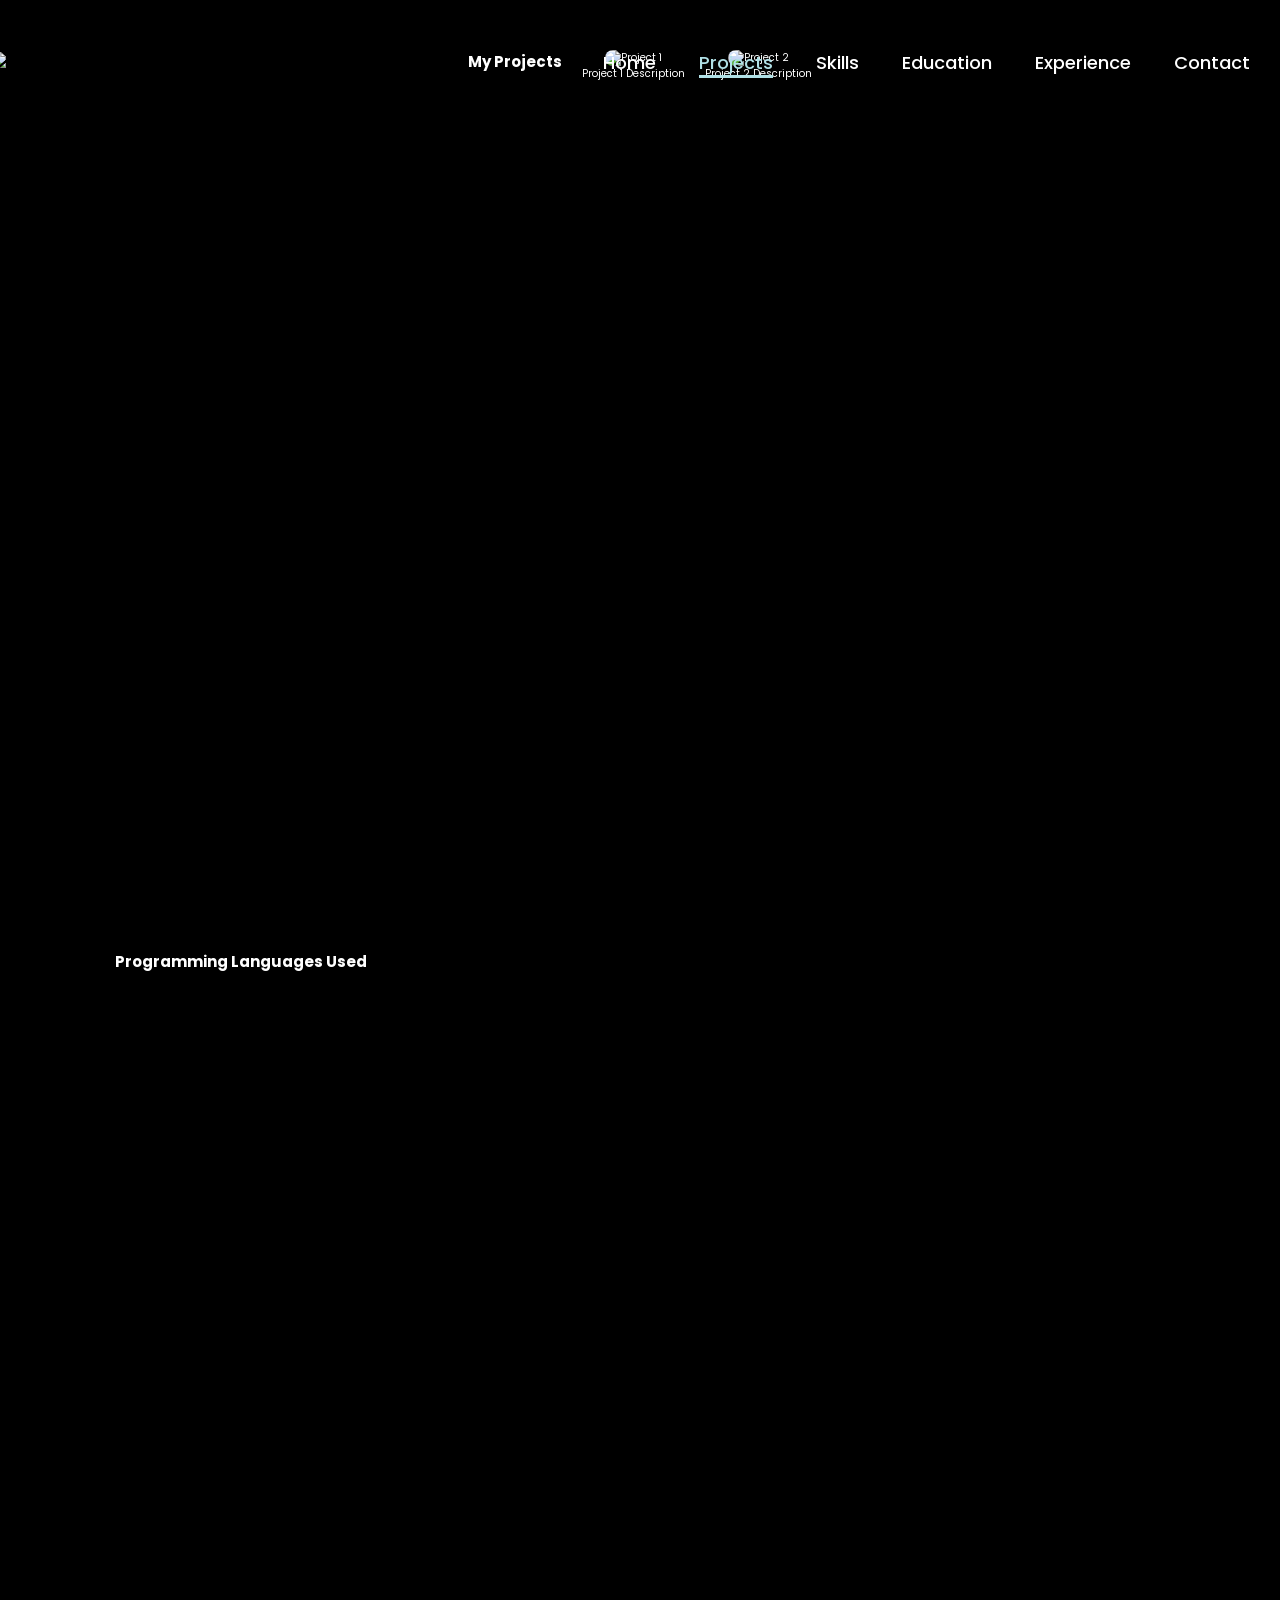
==== projects.html @ 17fee204 "I added the project page" ====
<!DOCTYPE html>
<html lang="en">
<head>
    <meta charset="UTF-8">
    <meta name="viewport" content="width=device-width, initial-scale=1.0">
    <link rel="stylesheet" href="https://cdnjs.cloudflare.com/ajax/libs/font-awesome/6.5.2/css/all.min.css">
    <link rel="stylesheet" href="style.css">
    <title>Projects</title>
</head>
<script src="https://cdn.jsdelivr.net/npm/chart.js"></script>
<body>
    <header>
        <div class="Logo"> <img class="header-img" src="HTSEFIKE.png"></div>
        <nav>
        <a href="index.html">Home</a>
        <a href="#" class="active">Projects</a>
        <a href="#">Skills</a>
        <a href="#">Education</a>
        <a href="#">Experience</a>
        <a href="#">Contact</a>
        </nav>
    </header>
    <section class="projects-gallery">
        <h2>My Projects</h2>
        <div class="project">
            <img src="path-to-project1-image.jpg" alt="Project 1">
            <p>Project 1 Description</p>
        </div>
        <div class="project">
            <img src="path-to-project2-image.jpg" alt="Project 2">
            <p>Project 2 Description</p>
        </div>
    </section>
    <section class="language-graph">
        <h2>Programming Languages Used</h2>
        <canvas id="languageChart"></canvas>
    </section>
    
</body>
<script>
    const ctx = document.getElementById('languageChart').getContext('2d');
    const languageChart = new Chart(ctx, {
        type: 'pie', // You can also use 'bar' or 'doughnut'
        data: {
            labels: ['Python', 'Java', 'HTML', 'CSS', 'JavaScript'], // Update as needed
            datasets: [{
                label: 'Languages',
                data: [30, 25, 20, 15, 10], // Update with your data
                backgroundColor: ['#FF5733', '#33FF57', '#3357FF', '#F3FF33', '#FF33A1']
            }]
        },
        options: {
            responsive: true
        }
    });
</script>

</html>
---- style.css ----
@import url('https://fonts.googleapis.com/css2?family=Poppins:wght@100;200;300;400;500;600&display=swap');

*{margin: 0;
padding: 0;
box-sizing: border-box;
text-decoration: none;
outline: none;
font-family: "Poppins", sans-serif;
}

html{
    font-size: 62.5%;
}

body{
    width: 100%;
    height: 100vh;
    overflow-x: hidden;
    background-color: black;
    color: white;
}

header{
    margin-top: 20px;
    position: fixed;
    top: 20px;
    left: -20px;
    width: 100%;
    padding: 1rem;
    background-color: transparent;
    filter: drop-shadow(10px);
    display: flex;
    justify-content: space-between;
    align-items: center;
    z-index: 100;
    height: 5%;
}
.header-img{
    height:  180px;
}
.logo{
    font-size: 3rem;
    color: #b0e0e6;
    font-weight: 800;
    cursor: pointer;
    transition: 0.5s ease;
}

.logo:hover{
    transform: scale(1,1);
}
nav a{
    font-size: 1.8rem;
    color: white;
    margin-left: 4rem;
    font-weight: 500;
    transition: 0.4s ease;
    border-bottom: 3px solid transparent;
}

nav a:hover,
nav a.active{
    color: #b0e0e6;
    border-bottom: 3px solid #b0e0e6;
}

@media(max-width:995px){
    nav{
        position: absolute;
        display: none;
        top: 0;
        right: 0;
        width: 40%;
        border-left: 3px solid #b0e0e6;
        border-bottom: 3px solid #b0e0e6;
        border-bottom: 0.1rem solid rgba(0,0, 0, 1);
    }
    nav.active{
        display: block;
    }
    nav a{
        display: block;
        font-size: 2rem;
        margin: 3rem 0;
    }
    nav a:hover,
    nav a.active{
        padding: 1rem;
        border-radius: 0.5rem;
        border-bottom: 0.5rem solid #b0e0e6;
    }
}
section{
    min-height: 100vh;
    padding: 5rem 9% 5rem;
}
.home{
    display: flex;
    justify-content: center;
    align-items: center;
    gap: 8rem;
    background-color: black;
}
.home .home-content h1{
    font-size: 6rem;
    font-weight: 700;
    line-height: 1.3;
}

span{color:#b0e0e6;}

.home-content h3{
    font-size: 4rem;
    margin-bottom: 1rem;
    font-weight: 700;
}
.home-content p{
    font-size: 1.6rem;
}
.home-img{
    border-radius: 50%;
}
.home-img img{
    position: relative;
    width: 32vw;
    border-radius: 50%;
    box-shadow: 0 0 25px solid #b0e0e6;
    cursor: pointer;
    transition: 0.2s linear;
}
.home-img img:hover{
    font-size: 1.8rem;
    font-weight: 500;
}
.social-lcons a{
    display: inline-flex;
    justify-content: center;
    align-items: center;
    width: 4rem;
    height: 4rem;
    background-color: transparent;
    border: 0.2rem solid #b0e0e6;
    font-size: 2rem;
    border-radius: 2rem;
    margin: 3rem 1.5rem 3rem 0;
    transition: 0.3s ease;
    color: #b0e0e6;
}
.social-lcons a:hover{
    color: black;
    transform: scale(1.3)translateY(-5px);
    background-color: #b0e0e6;
    box-shadow: 0 0 25px #b0e0e6;
}

.btn{
    display: inline-block;
    padding: 1rem 2.8rem;
    background-color: black;
    border-radius: 4rem;
    font-size: 1.6rem;
    color: #b0e0e6;
    letter-spacing: 0.3rem;
    font-weight: 600;
    border: 2px solid #b0e0e6;
    transition: 0.3s ease;
    cursor: pointer;
}
.btn:hover{
    transform: scale(1.03);
    background-color: #b0e0e6;
    color: black;
    box-shadow: 0 0 25px #b0e0e6;
}

.typing-text{
    font-size: 34px;
    font-weight: 600;
    min-width: 280px;
}
.typing-text span{
    position: relative;
}
.typing-text span::before{
    content: "Software Developer";
    color:#b0e0e6;
    animation: words 20s infinite;
}
.typing-text span::after{
    content: "";
    background-color: black;
    position: absolute;
    width: calc(100%+8px);
    height: 100%;
    border-left: 3px solid black;
    right: -8;
    animation: cursor 0.6s infinite;
}
@keyframes words{
    0%, 20%{
    content: " Software Engineer";
    }
    21%, 40%{
        content: " Developer";
    }
    41%, 60%{
        content: " Photographer";
    }
    61%, 80%{
        content: " Web Developer";
    }
    81%, 100%{
        content: " Tech Tutor";
    }
}
@media(max-width: 100px){
    .home{
        gap:4rem;
    }
}
@media(max-width: 995px){
    .home{
        flex-direction: column;
        margin: 5rem 4rem;
    }
    .home .home-content h3{
        font-size: 2.5rem;
    }
    .home-content h1{
        font-size: 5rem;
    }
    .home-img img{
        width: 70vw;
        margin-top: 4rem;
    }
    
}

.projects-gallery {
    display: flex;
    flex-wrap: wrap;
    gap: 20px;
    justify-content: center;
}
.project {
    text-align: center;
}
.project img {
    max-width: 300px;
    border-radius: 10px;
}
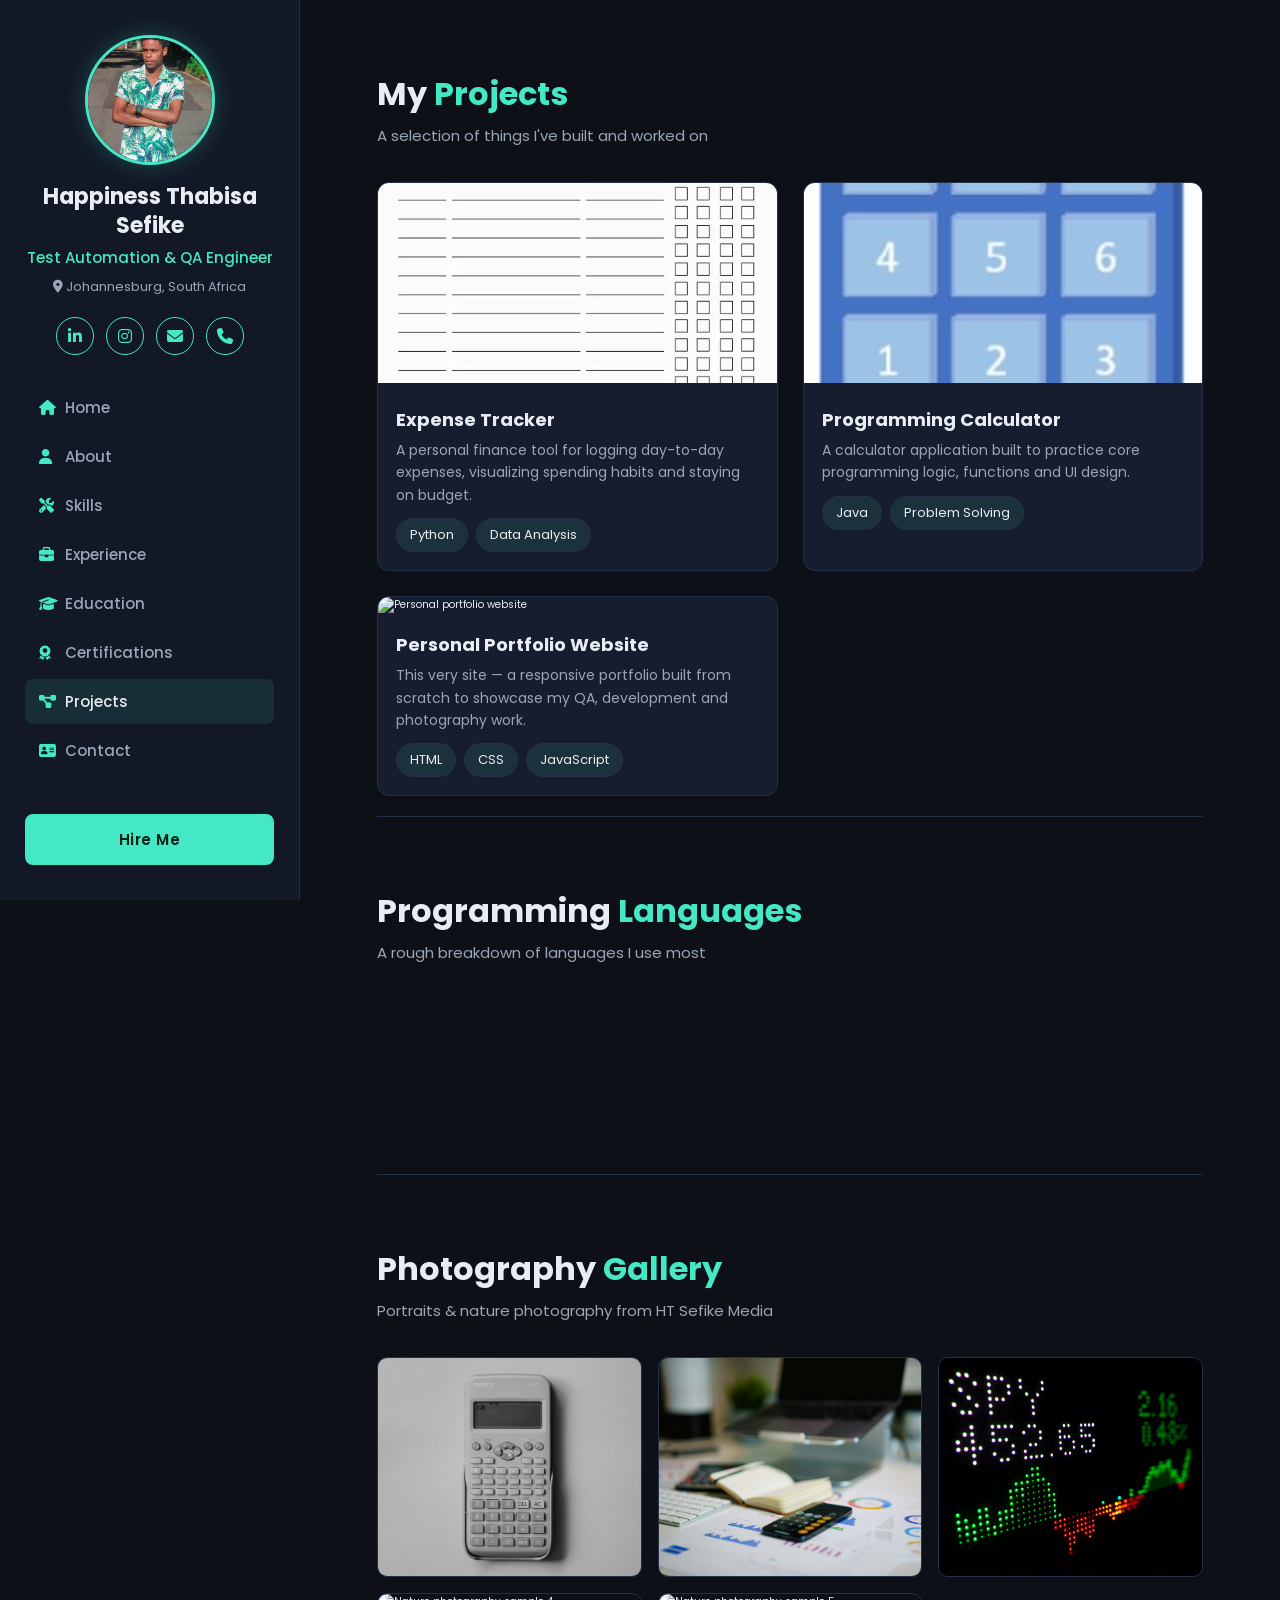
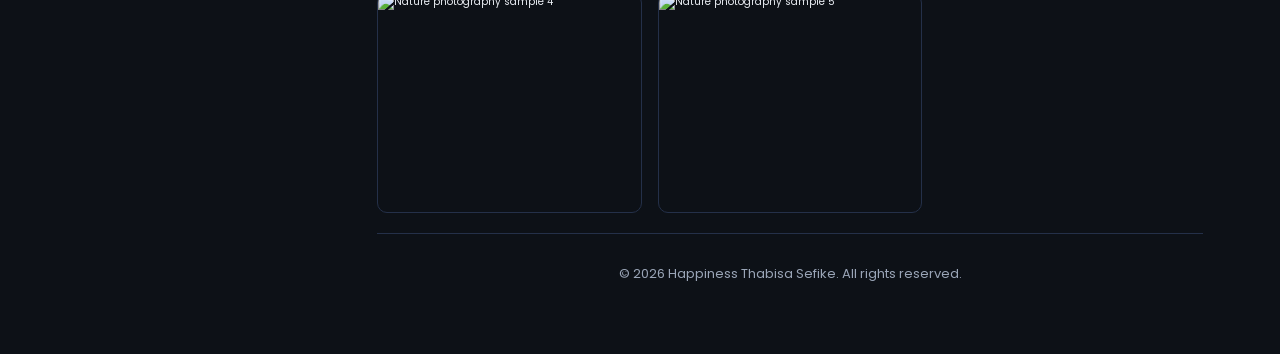
==== commit 871a857a: "Redesign portfolio with professional sidebar layout and updated resume info - Rebuild index.html wit" ====
--- a/projects.html
+++ b/projects.html
@@ -3,56 +3,131 @@
 <head>
     <meta charset="UTF-8">
     <meta name="viewport" content="width=device-width, initial-scale=1.0">
+    <meta name="description" content="Projects and photography by Happiness Thabisa Sefike.">
     <link rel="stylesheet" href="https://cdnjs.cloudflare.com/ajax/libs/font-awesome/6.5.2/css/all.min.css">
     <link rel="stylesheet" href="style.css">
-    <title>Projects</title>
+    <title>Projects | Happiness Sefike</title>
+    <script src="https://cdn.jsdelivr.net/npm/chart.js"></script>
 </head>
-<script src="https://cdn.jsdelivr.net/npm/chart.js"></script>
 <body>
-    <header>
-        <div class="Logo"> <img class="header-img" src="HTSEFIKE.png"></div>
-        <nav>
-        <a href="index.html">Home</a>
-        <a href="#" class="active">Projects</a>
-        <a href="#">Skills</a>
-        <a href="#">Education</a>
-        <a href="#">Experience</a>
-        <a href="#">Contact</a>
-        </nav>
-    </header>
-    <section class="projects-gallery">
-        <h2>My Projects</h2>
-        <div class="project">
-            <img src="path-to-project1-image.jpg" alt="Project 1">
-            <p>Project 1 Description</p>
-        </div>
-        <div class="project">
-            <img src="path-to-project2-image.jpg" alt="Project 2">
-            <p>Project 2 Description</p>
-        </div>
-    </section>
-    <section class="language-graph">
-        <h2>Programming Languages Used</h2>
-        <canvas id="languageChart"></canvas>
-    </section>
-    
+    <div class="layout">
+        <aside class="sidebar">
+            <button class="menu-toggle" id="menuToggle"><i class="fa-solid fa-bars"></i></button>
+            <div class="profile-photo">
+                <img src="IMG-20211229-WA0019.jpg" alt="Happiness Thabisa Sefike">
+            </div>
+            <h1>Happiness Thabisa <span>Sefike</span></h1>
+            <div class="role">Test Automation &amp; QA Engineer</div>
+            <div class="location"><i class="fa-solid fa-location-dot"></i> Johannesburg, South Africa</div>
+
+            <div class="social-icons">
+                <a href="https://www.linkedin.com/in/happiness-thabisa-sefike-11b78b220" target="_blank" rel="noopener" aria-label="LinkedIn"><i class="fa-brands fa-linkedin-in"></i></a>
+                <a href="https://www.instagram.com/king_t.i10/" target="_blank" rel="noopener" aria-label="Instagram"><i class="fa-brands fa-instagram"></i></a>
+                <a href="mailto:sefikethabisa@gmail.com" aria-label="Email"><i class="fa-solid fa-envelope"></i></a>
+                <a href="tel:+27746662787" aria-label="Phone"><i class="fa-solid fa-phone"></i></a>
+            </div>
+
+            <nav class="side-nav" id="sideNav">
+                <a href="index.html#home"><i class="fa-solid fa-house"></i> Home</a>
+                <a href="index.html#about"><i class="fa-solid fa-user"></i> About</a>
+                <a href="index.html#skills"><i class="fa-solid fa-screwdriver-wrench"></i> Skills</a>
+                <a href="index.html#experience"><i class="fa-solid fa-briefcase"></i> Experience</a>
+                <a href="index.html#education"><i class="fa-solid fa-graduation-cap"></i> Education</a>
+                <a href="index.html#certifications"><i class="fa-solid fa-award"></i> Certifications</a>
+                <a href="projects.html" class="active"><i class="fa-solid fa-diagram-project"></i> Projects</a>
+                <a href="index.html#contact"><i class="fa-solid fa-address-card"></i> Contact</a>
+            </nav>
+
+            <a href="mailto:sefikethabisa@gmail.com" class="btn filled">Hire Me</a>
+        </aside>
+
+        <main class="main-content">
+            <section id="projects" style="padding-top: 7rem;">
+                <h2 class="section-title">My <span>Projects</span></h2>
+                <p class="section-subtitle">A selection of things I've built and worked on</p>
+                <div class="projects-gallery">
+                    <div class="project">
+                        <img src="projects_pic/expense-tracker-printable.webp" alt="Expense Tracker project">
+                        <div class="project-body">
+                            <h4>Expense Tracker</h4>
+                            <p>A personal finance tool for logging day-to-day expenses, visualizing spending habits and staying on budget.</p>
+                            <div class="tag-list">
+                                <span class="tag">Python</span>
+                                <span class="tag">Data Analysis</span>
+                            </div>
+                        </div>
+                    </div>
+                    <div class="project">
+                        <img src="projects_pic/Math_programming_calc_figure_2_half_column_mobile.jpg" alt="Programming calculator project">
+                        <div class="project-body">
+                            <h4>Programming Calculator</h4>
+                            <p>A calculator application built to practice core programming logic, functions and UI design.</p>
+                            <div class="tag-list">
+                                <span class="tag">Java</span>
+                                <span class="tag">Problem Solving</span>
+                            </div>
+                        </div>
+                    </div>
+                    <div class="project">
+                        <img src="HTSEFIKE.png" alt="Personal portfolio website">
+                        <div class="project-body">
+                            <h4>Personal Portfolio Website</h4>
+                            <p>This very site &mdash; a responsive portfolio built from scratch to showcase my QA, development and photography work.</p>
+                            <div class="tag-list">
+                                <span class="tag">HTML</span>
+                                <span class="tag">CSS</span>
+                                <span class="tag">JavaScript</span>
+                            </div>
+                        </div>
+                    </div>
+                </div>
+            </section>
+
+            <section class="language-graph">
+                <h2 class="section-title">Programming <span>Languages</span></h2>
+                <p class="section-subtitle">A rough breakdown of languages I use most</p>
+                <canvas id="languageChart" style="max-width: 480px;"></canvas>
+            </section>
+
+            <section id="photography">
+                <h2 class="section-title">Photography <span>Gallery</span></h2>
+                <p class="section-subtitle">Portraits &amp; nature photography from HT Sefike Media</p>
+                <div class="gallery">
+                    <img src="projects_pic/annie-spratt-r_m-JKJVto0-unsplash.jpg" alt="Photography sample 1">
+                    <img src="projects_pic/jakub-zerdzicki-heiYgqp0Tsk-unsplash.jpg" alt="Photography sample 2">
+                    <img src="projects_pic/tyler-prahm-lmV3gJSAgbo-unsplash.jpg" alt="Photography sample 3">
+                    <img src="ionela-mat--a8A-n-zqmk-unsplash.jpg" alt="Nature photography sample 4">
+                    <img src="ionela-mat-2WxnKStKQTs-unsplash.jpg" alt="Nature photography sample 5">
+                </div>
+            </section>
+
+            <footer>&copy; 2026 Happiness Thabisa Sefike. All rights reserved.</footer>
+        </main>
+    </div>
+
+    <script>
+        const menuToggle = document.getElementById('menuToggle');
+        const sideNav = document.getElementById('sideNav');
+        if (menuToggle) {
+            menuToggle.addEventListener('click', () => sideNav.classList.toggle('open'));
+        }
+
+        const ctx = document.getElementById('languageChart').getContext('2d');
+        new Chart(ctx, {
+            type: 'doughnut',
+            data: {
+                labels: ['Python', 'Java', 'TypeScript', 'HTML/CSS', 'C#'],
+                datasets: [{
+                    label: 'Languages',
+                    data: [30, 25, 20, 15, 10],
+                    backgroundColor: ['#45e8c4', '#22c7a3', '#9aa5b7', '#243049', '#e9edf3']
+                }]
+            },
+            options: {
+                responsive: true,
+                plugins: { legend: { labels: { color: '#e9edf3' } } }
+            }
+        });
+    </script>
 </body>
-<script>
-    const ctx = document.getElementById('languageChart').getContext('2d');
-    const languageChart = new Chart(ctx, {
-        type: 'pie', // You can also use 'bar' or 'doughnut'
-        data: {
-            labels: ['Python', 'Java', 'HTML', 'CSS', 'JavaScript'], // Update as needed
-            datasets: [{
-                label: 'Languages',
-                data: [30, 25, 20, 15, 10], // Update with your data
-                backgroundColor: ['#FF5733', '#33FF57', '#3357FF', '#F3FF33', '#FF33A1']
-            }]
-        },
-        options: {
-            responsive: true
-        }
-    });
-</script>
-
-</html>+</html>
--- a/style.css
+++ b/style.css
@@ -1,251 +1,520 @@
-@import url('https://fonts.googleapis.com/css2?family=Poppins:wght@100;200;300;400;500;600&display=swap');
-
-*{margin: 0;
-padding: 0;
-box-sizing: border-box;
-text-decoration: none;
-outline: none;
-font-family: "Poppins", sans-serif;
-}
-
-html{
-    font-size: 62.5%;
-}
+@import url('https://fonts.googleapis.com/css2?family=Poppins:wght@300;400;500;600;700;800&display=swap');
+
+:root{
+    --bg: #0d1117;
+    --bg-alt: #121826;
+    --card: #161d2e;
+    --accent: #45e8c4;
+    --accent-dark: #22c7a3;
+    --text: #e9edf3;
+    --text-muted: #9aa5b7;
+    --border: #243049;
+    --sidebar-w: 300px;
+}
+
+*{
+    margin: 0;
+    padding: 0;
+    box-sizing: border-box;
+    text-decoration: none;
+    outline: none;
+    font-family: "Poppins", sans-serif;
+}
+
+html{ font-size: 62.5%; scroll-behavior: smooth; }
 
 body{
     width: 100%;
+    min-height: 100vh;
+    background-color: var(--bg);
+    color: var(--text);
+}
+
+a{ color: inherit; }
+
+::selection{ background: var(--accent); color: #06211c; }
+
+/* ---------- Layout ---------- */
+.layout{
+    display: flex;
+    min-height: 100vh;
+}
+
+/* ---------- Sidebar ---------- */
+.sidebar{
+    width: var(--sidebar-w);
+    flex-shrink: 0;
+    background: var(--bg-alt);
+    border-right: 1px solid var(--border);
+    padding: 3.5rem 2.5rem;
+    position: fixed;
+    top: 0;
+    left: 0;
     height: 100vh;
-    overflow-x: hidden;
-    background-color: black;
-    color: white;
-}
-
-header{
-    margin-top: 20px;
-    position: fixed;
-    top: 20px;
-    left: -20px;
+    overflow-y: auto;
+    display: flex;
+    flex-direction: column;
+    align-items: center;
+    text-align: center;
+    z-index: 200;
+}
+
+.menu-toggle{
+    display: none;
+}
+
+.profile-photo{
+    width: 13rem;
+    height: 13rem;
+    border-radius: 50%;
+    overflow: hidden;
+    border: 3px solid var(--accent);
+    box-shadow: 0 0 25px rgba(69, 232, 196, 0.25);
+    margin-bottom: 1.8rem;
+}
+.profile-photo img{
     width: 100%;
-    padding: 1rem;
-    background-color: transparent;
-    filter: drop-shadow(10px);
-    display: flex;
-    justify-content: space-between;
-    align-items: center;
-    z-index: 100;
-    height: 5%;
-}
-.header-img{
-    height:  180px;
-}
-.logo{
-    font-size: 3rem;
-    color: #b0e0e6;
-    font-weight: 800;
-    cursor: pointer;
-    transition: 0.5s ease;
-}
-
-.logo:hover{
-    transform: scale(1,1);
-}
-nav a{
-    font-size: 1.8rem;
-    color: white;
-    margin-left: 4rem;
-    font-weight: 500;
-    transition: 0.4s ease;
-    border-bottom: 3px solid transparent;
-}
-
-nav a:hover,
-nav a.active{
-    color: #b0e0e6;
-    border-bottom: 3px solid #b0e0e6;
-}
-
-@media(max-width:995px){
-    nav{
-        position: absolute;
-        display: none;
-        top: 0;
-        right: 0;
-        width: 40%;
-        border-left: 3px solid #b0e0e6;
-        border-bottom: 3px solid #b0e0e6;
-        border-bottom: 0.1rem solid rgba(0,0, 0, 1);
-    }
-    nav.active{
-        display: block;
-    }
-    nav a{
-        display: block;
-        font-size: 2rem;
-        margin: 3rem 0;
-    }
-    nav a:hover,
-    nav a.active{
-        padding: 1rem;
-        border-radius: 0.5rem;
-        border-bottom: 0.5rem solid #b0e0e6;
-    }
-}
-section{
-    min-height: 100vh;
-    padding: 5rem 9% 5rem;
-}
-.home{
-    display: flex;
-    justify-content: center;
-    align-items: center;
-    gap: 8rem;
-    background-color: black;
-}
-.home .home-content h1{
-    font-size: 6rem;
+    height: 100%;
+    object-fit: cover;
+}
+
+.sidebar h1{
+    font-size: 2.2rem;
     font-weight: 700;
     line-height: 1.3;
 }
 
-span{color:#b0e0e6;}
-
-.home-content h3{
-    font-size: 4rem;
-    margin-bottom: 1rem;
-    font-weight: 700;
-}
-.home-content p{
-    font-size: 1.6rem;
-}
-.home-img{
-    border-radius: 50%;
-}
-.home-img img{
-    position: relative;
-    width: 32vw;
-    border-radius: 50%;
-    box-shadow: 0 0 25px solid #b0e0e6;
-    cursor: pointer;
-    transition: 0.2s linear;
-}
-.home-img img:hover{
-    font-size: 1.8rem;
+.sidebar .role{
+    font-size: 1.5rem;
+    color: var(--accent);
     font-weight: 500;
-}
-.social-lcons a{
+    margin-top: 0.6rem;
+    min-height: 2.2rem;
+}
+
+.sidebar .location{
+    font-size: 1.3rem;
+    color: var(--text-muted);
+    margin-top: 0.8rem;
+}
+
+.social-icons{
+    display: flex;
+    gap: 1.2rem;
+    margin: 2rem 0;
+}
+.social-icons a{
     display: inline-flex;
     justify-content: center;
     align-items: center;
-    width: 4rem;
-    height: 4rem;
+    width: 3.8rem;
+    height: 3.8rem;
+    border: 0.15rem solid var(--accent);
+    border-radius: 50%;
+    font-size: 1.6rem;
+    color: var(--accent);
+    transition: 0.3s ease;
+}
+.social-icons a:hover{
+    background-color: var(--accent);
+    color: #06211c;
+    transform: translateY(-4px);
+    box-shadow: 0 6px 18px rgba(69, 232, 196, 0.35);
+}
+
+nav.side-nav{
+    width: 100%;
+    margin-top: 1rem;
+    text-align: left;
+    flex: 1;
+}
+nav.side-nav a{
+    display: block;
+    font-size: 1.5rem;
+    color: var(--text-muted);
+    font-weight: 500;
+    padding: 1.1rem 1.4rem;
+    border-radius: 0.8rem;
+    margin-bottom: 0.4rem;
+    transition: 0.25s ease;
+}
+nav.side-nav a i{
+    width: 2.2rem;
+    display: inline-block;
+    color: var(--accent);
+}
+nav.side-nav a:hover,
+nav.side-nav a.active{
+    background-color: rgba(69, 232, 196, 0.1);
+    color: var(--text);
+}
+
+.sidebar .btn{
+    width: 100%;
+    margin-top: 1.5rem;
+}
+
+/* ---------- Main content ---------- */
+.main-content{
+    margin-left: var(--sidebar-w);
+    width: calc(100% - var(--sidebar-w));
+    padding: 0 6% 6rem;
+}
+
+section{
+    padding: 7rem 0 2rem;
+    border-bottom: 1px solid var(--border);
+    max-width: 1000px;
+}
+section:last-child{ border-bottom: none; }
+
+.section-title{
+    font-size: 3.2rem;
+    font-weight: 700;
+    margin-bottom: 0.6rem;
+}
+.section-title span{ color: var(--accent); }
+
+.section-subtitle{
+    font-size: 1.5rem;
+    color: var(--text-muted);
+    margin-bottom: 3.5rem;
+}
+
+/* ---------- Home / Hero ---------- */
+.home{
+    display: flex;
+    flex-direction: column;
+    justify-content: center;
+    min-height: 100vh;
+    padding-top: 4rem;
+}
+.home .eyebrow{
+    font-size: 1.6rem;
+    color: var(--accent);
+    font-weight: 600;
+    margin-bottom: 1rem;
+}
+.home h1{
+    font-size: 5.4rem;
+    font-weight: 800;
+    line-height: 1.2;
+}
+.home h1 span{ color: var(--accent); }
+
+.typing-text{
+    font-size: 2.6rem;
+    font-weight: 600;
+    margin: 1.2rem 0 2rem;
+    color: var(--text-muted);
+}
+.typing-text span{ position: relative; color: var(--accent); }
+.typing-text span::after{
+    content: "";
+    border-right: 3px solid var(--accent);
+    margin-left: 3px;
+    animation: cursor 0.7s infinite;
+}
+@keyframes cursor{
+    50%{ border-color: transparent; }
+}
+
+.typed-word::before{
+    content: "Test Automation Engineer";
+    animation: words 12s infinite;
+}
+@keyframes words{
+    0%, 20%{ content: "Test Automation Engineer"; }
+    25%, 45%{ content: "QA Engineer"; }
+    50%, 70%{ content: "Software Engineer"; }
+    75%, 95%{ content: "Photographer"; }
+}
+
+.home p.lead{
+    font-size: 1.65rem;
+    line-height: 1.8;
+    color: var(--text-muted);
+    max-width: 68rem;
+    margin-bottom: 2.5rem;
+}
+
+.cta-group{
+    display: flex;
+    gap: 1.5rem;
+    flex-wrap: wrap;
+}
+
+.btn{
+    display: inline-flex;
+    align-items: center;
+    justify-content: center;
+    gap: 0.6rem;
+    padding: 1.2rem 2.8rem;
     background-color: transparent;
-    border: 0.2rem solid #b0e0e6;
-    font-size: 2rem;
-    border-radius: 2rem;
-    margin: 3rem 1.5rem 3rem 0;
-    transition: 0.3s ease;
-    color: #b0e0e6;
-}
-.social-lcons a:hover{
-    color: black;
-    transform: scale(1.3)translateY(-5px);
-    background-color: #b0e0e6;
-    box-shadow: 0 0 25px #b0e0e6;
-}
-
-.btn{
-    display: inline-block;
-    padding: 1rem 2.8rem;
-    background-color: black;
-    border-radius: 4rem;
-    font-size: 1.6rem;
-    color: #b0e0e6;
-    letter-spacing: 0.3rem;
+    border-radius: 0.8rem;
+    font-size: 1.5rem;
+    color: var(--accent);
+    letter-spacing: 0.05rem;
     font-weight: 600;
-    border: 2px solid #b0e0e6;
+    border: 2px solid var(--accent);
     transition: 0.3s ease;
     cursor: pointer;
 }
+.btn.filled{
+    background-color: var(--accent);
+    color: #06211c;
+}
 .btn:hover{
+    transform: translateY(-3px);
+    box-shadow: 0 10px 25px rgba(69, 232, 196, 0.25);
+}
+
+/* ---------- About ---------- */
+.about-text p{
+    font-size: 1.55rem;
+    line-height: 1.9;
+    color: var(--text-muted);
+    margin-bottom: 1.6rem;
+}
+.quote{
+    margin-top: 2rem;
+    padding: 1.6rem 2rem;
+    border-left: 3px solid var(--accent);
+    background: var(--card);
+    border-radius: 0 0.8rem 0.8rem 0;
+    font-style: italic;
+    color: var(--text);
+    font-size: 1.5rem;
+}
+
+.info-grid{
+    display: grid;
+    grid-template-columns: repeat(2, 1fr);
+    gap: 1.2rem 3rem;
+    margin-top: 2.5rem;
+}
+.info-grid div{
+    font-size: 1.45rem;
+    color: var(--text-muted);
+}
+.info-grid div b{ color: var(--text); font-weight: 600; }
+
+/* ---------- Skills ---------- */
+.skills-grid{
+    display: grid;
+    grid-template-columns: repeat(auto-fit, minmax(260px, 1fr));
+    gap: 2rem;
+}
+.skill-card{
+    background: var(--card);
+    border: 1px solid var(--border);
+    border-radius: 1.2rem;
+    padding: 2.2rem;
+    transition: 0.3s ease;
+}
+.skill-card:hover{
+    transform: translateY(-5px);
+    border-color: var(--accent);
+}
+.skill-card h3{
+    font-size: 1.8rem;
+    margin-bottom: 1.4rem;
+    color: var(--accent);
+}
+.tag-list{
+    display: flex;
+    flex-wrap: wrap;
+    gap: 0.8rem;
+}
+.tag{
+    font-size: 1.3rem;
+    padding: 0.6rem 1.3rem;
+    border-radius: 2rem;
+    background: rgba(69, 232, 196, 0.1);
+    color: var(--text);
+    border: 1px solid var(--border);
+}
+
+/* ---------- Timeline (Experience / Education) ---------- */
+.timeline{
+    position: relative;
+    border-left: 2px solid var(--border);
+    margin-left: 1rem;
+    padding-left: 3rem;
+}
+.timeline-item{
+    position: relative;
+    margin-bottom: 3.2rem;
+}
+.timeline-item::before{
+    content: "";
+    position: absolute;
+    left: -3.95rem;
+    top: 0.3rem;
+    width: 1.3rem;
+    height: 1.3rem;
+    border-radius: 50%;
+    background: var(--accent);
+    box-shadow: 0 0 0 4px rgba(69, 232, 196, 0.2);
+}
+.timeline-item .tl-date{
+    font-size: 1.3rem;
+    color: var(--accent);
+    font-weight: 600;
+    margin-bottom: 0.3rem;
+}
+.timeline-item h3{
+    font-size: 1.9rem;
+    font-weight: 600;
+}
+.timeline-item .tl-org{
+    font-size: 1.4rem;
+    color: var(--text-muted);
+    margin-bottom: 0.8rem;
+}
+.timeline-item p, .timeline-item ul{
+    font-size: 1.45rem;
+    color: var(--text-muted);
+    line-height: 1.7;
+    padding-left: 1.8rem;
+}
+
+/* ---------- Certifications ---------- */
+.cert-grid{
+    display: grid;
+    grid-template-columns: repeat(auto-fit, minmax(260px, 1fr));
+    gap: 1.5rem;
+}
+.cert-card{
+    background: var(--card);
+    border: 1px solid var(--border);
+    border-radius: 1rem;
+    padding: 1.8rem 2rem;
+    font-size: 1.4rem;
+    display: flex;
+    align-items: center;
+    gap: 1.2rem;
+}
+.cert-card i{ color: var(--accent); font-size: 1.8rem; }
+
+/* ---------- Contact ---------- */
+.contact-grid{
+    display: grid;
+    grid-template-columns: repeat(auto-fit, minmax(240px, 1fr));
+    gap: 1.8rem;
+    margin-top: 1rem;
+}
+.contact-card{
+    background: var(--card);
+    border: 1px solid var(--border);
+    border-radius: 1.2rem;
+    padding: 2.2rem;
+    text-align: center;
+    transition: 0.3s ease;
+}
+.contact-card:hover{
+    border-color: var(--accent);
+    transform: translateY(-4px);
+}
+.contact-card i{
+    font-size: 2.4rem;
+    color: var(--accent);
+    margin-bottom: 1rem;
+}
+.contact-card h4{ font-size: 1.5rem; margin-bottom: 0.5rem; }
+.contact-card p{ font-size: 1.35rem; color: var(--text-muted); word-break: break-word; }
+
+footer{
+    text-align: center;
+    font-size: 1.3rem;
+    color: var(--text-muted);
+    padding: 3rem 0 1rem;
+}
+
+/* ---------- Projects page ---------- */
+.projects-gallery{
+    display: grid;
+    grid-template-columns: repeat(auto-fit, minmax(300px, 1fr));
+    gap: 2.5rem;
+}
+.project{
+    background: var(--card);
+    border: 1px solid var(--border);
+    border-radius: 1.2rem;
+    overflow: hidden;
+    transition: 0.3s ease;
+}
+.project:hover{
+    transform: translateY(-6px);
+    border-color: var(--accent);
+    box-shadow: 0 15px 35px rgba(0,0,0,0.35);
+}
+.project img{
+    width: 100%;
+    height: 20rem;
+    object-fit: cover;
+}
+.project .project-body{
+    padding: 1.8rem;
+    text-align: left;
+}
+.project h4{ font-size: 1.8rem; margin-bottom: 0.6rem; }
+.project p{ font-size: 1.4rem; color: var(--text-muted); line-height: 1.6; }
+.project .tag-list{ margin-top: 1.2rem; }
+
+.gallery{
+    display: grid;
+    grid-template-columns: repeat(auto-fit, minmax(240px, 1fr));
+    gap: 1.6rem;
+}
+.gallery img{
+    width: 100%;
+    height: 22rem;
+    object-fit: cover;
+    border-radius: 1rem;
+    border: 1px solid var(--border);
+    transition: 0.3s ease;
+}
+.gallery img:hover{
     transform: scale(1.03);
-    background-color: #b0e0e6;
-    color: black;
-    box-shadow: 0 0 25px #b0e0e6;
-}
-
-.typing-text{
-    font-size: 34px;
-    font-weight: 600;
-    min-width: 280px;
-}
-.typing-text span{
-    position: relative;
-}
-.typing-text span::before{
-    content: "Software Developer";
-    color:#b0e0e6;
-    animation: words 20s infinite;
-}
-.typing-text span::after{
-    content: "";
-    background-color: black;
-    position: absolute;
-    width: calc(100%+8px);
-    height: 100%;
-    border-left: 3px solid black;
-    right: -8;
-    animation: cursor 0.6s infinite;
-}
-@keyframes words{
-    0%, 20%{
-    content: " Software Engineer";
+    box-shadow: 0 15px 30px rgba(0,0,0,0.4);
+}
+
+/* ---------- Responsive ---------- */
+@media(max-width: 900px){
+    .sidebar{
+        position: relative;
+        width: 100%;
+        height: auto;
+        flex-direction: row;
+        flex-wrap: wrap;
+        justify-content: space-between;
+        text-align: left;
+        padding: 2rem;
     }
-    21%, 40%{
-        content: " Developer";
+    nav.side-nav{
+        display: none;
     }
-    41%, 60%{
-        content: " Photographer";
+    nav.side-nav.open{
+        display: block;
     }
-    61%, 80%{
-        content: " Web Developer";
+    .menu-toggle{
+        display: block;
+        position: absolute;
+        top: 2rem;
+        right: 2rem;
+        background: none;
+        border: 1px solid var(--accent);
+        color: var(--accent);
+        font-size: 1.8rem;
+        padding: 0.6rem 1rem;
+        border-radius: 0.6rem;
+        cursor: pointer;
     }
-    81%, 100%{
-        content: " Tech Tutor";
+    .main-content{
+        margin-left: 0;
+        width: 100%;
+        padding: 0 5% 5rem;
     }
-}
-@media(max-width: 100px){
-    .home{
-        gap:4rem;
-    }
-}
-@media(max-width: 995px){
-    .home{
-        flex-direction: column;
-        margin: 5rem 4rem;
-    }
-    .home .home-content h3{
-        font-size: 2.5rem;
-    }
-    .home-content h1{
-        font-size: 5rem;
-    }
-    .home-img img{
-        width: 70vw;
-        margin-top: 4rem;
-    }
-    
-}
-
-.projects-gallery {
-    display: flex;
-    flex-wrap: wrap;
-    gap: 20px;
-    justify-content: center;
-}
-.project {
-    text-align: center;
-}
-.project img {
-    max-width: 300px;
-    border-radius: 10px;
-}+    .home h1{ font-size: 3.6rem; }
+}
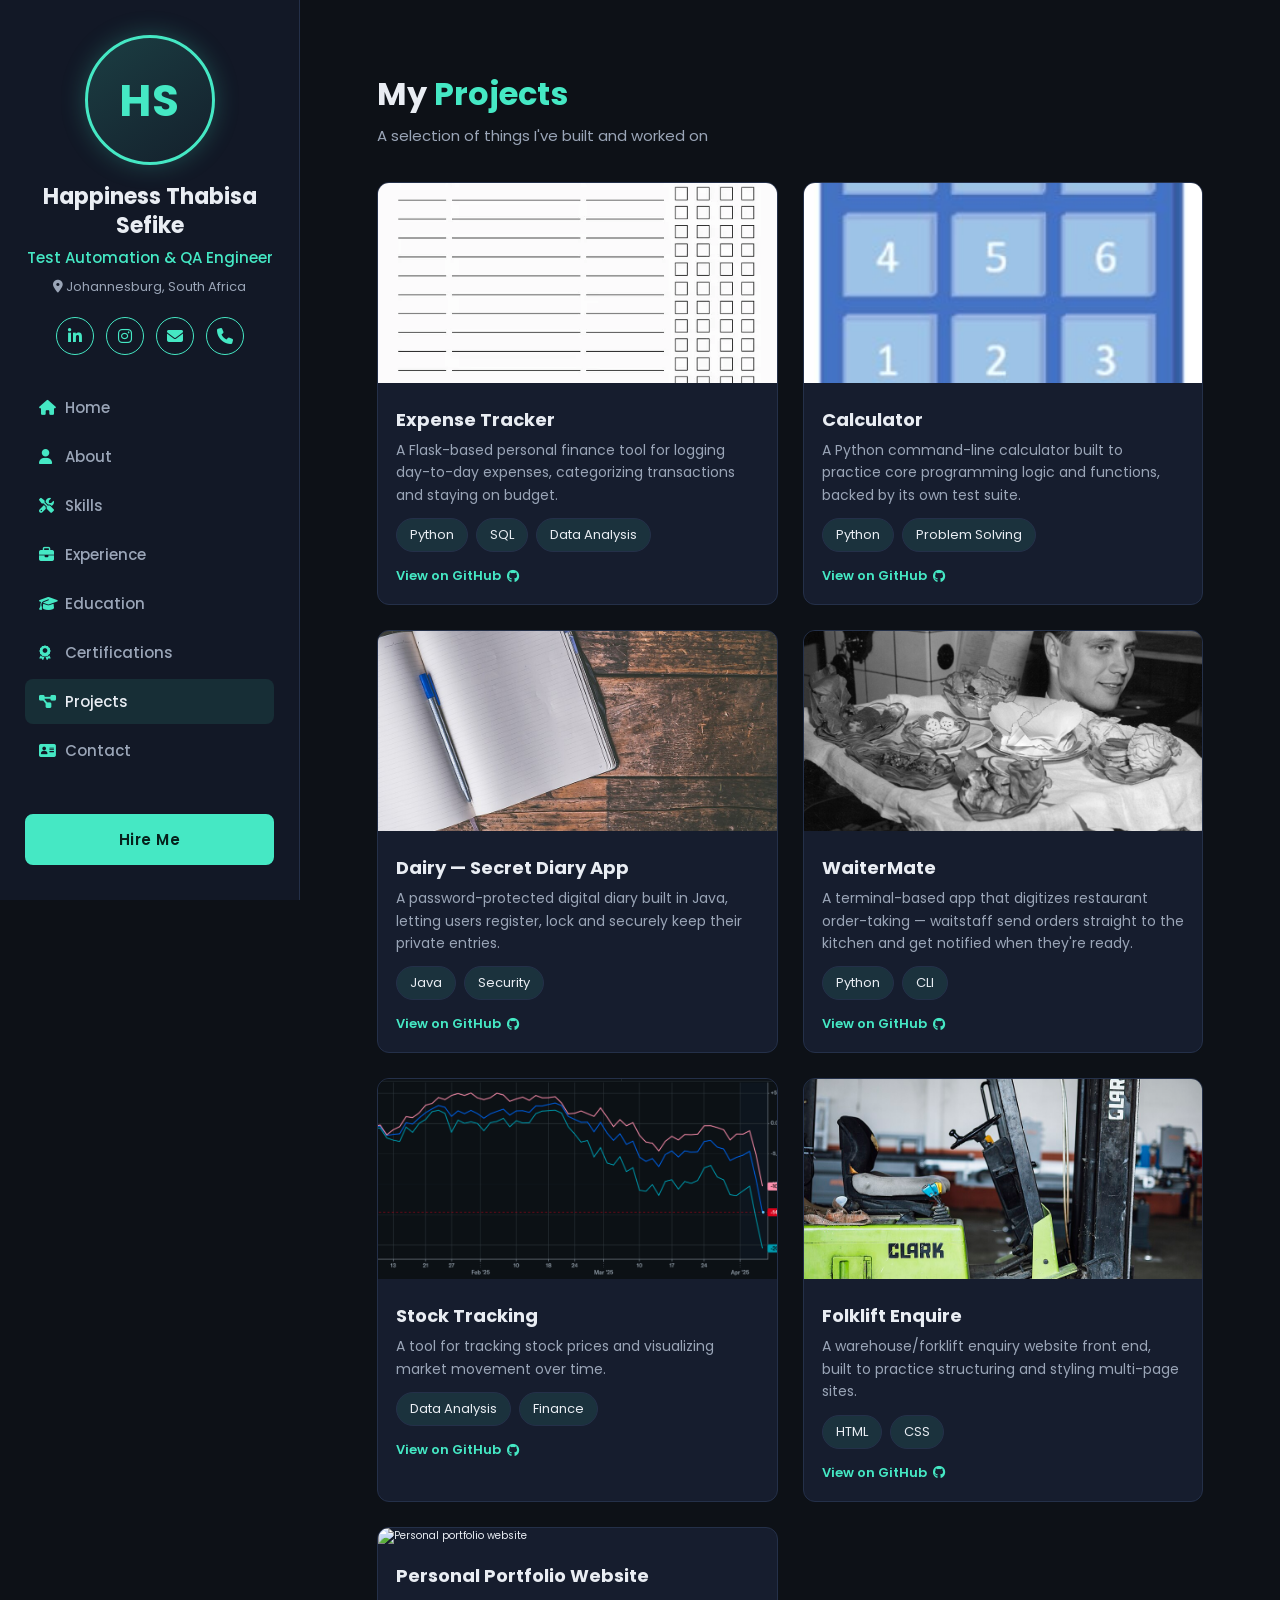
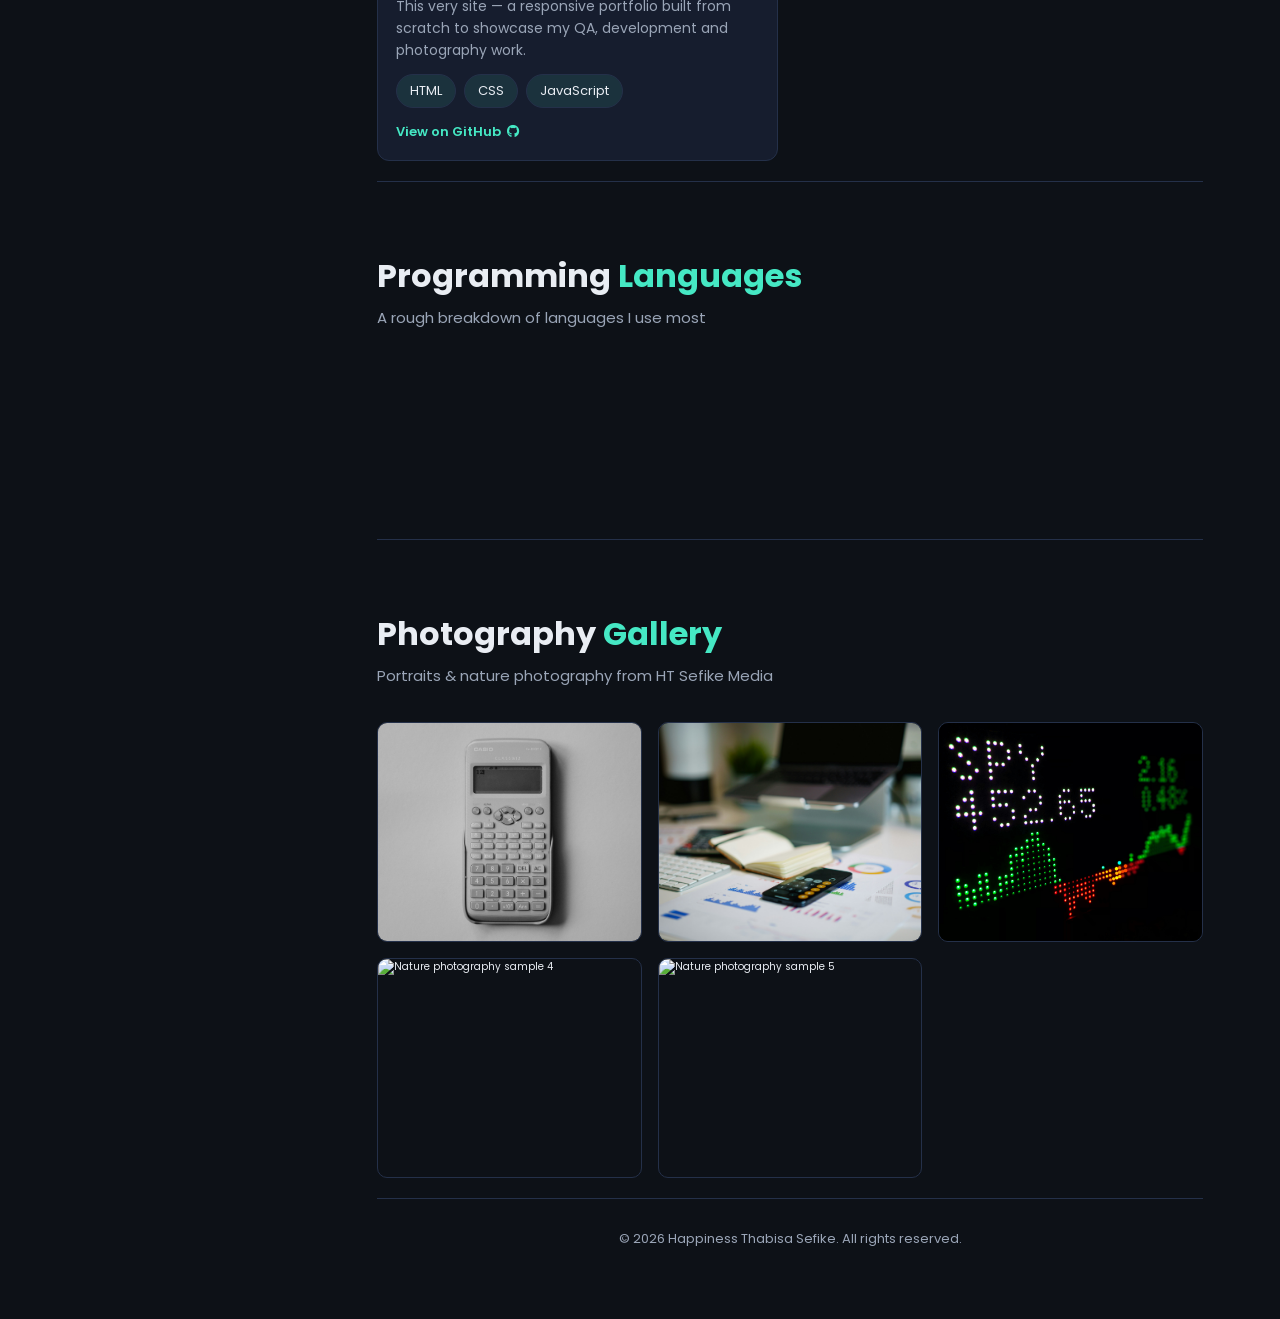
==== commit af7c3737: "Move profile photo to home hero, showcase real GitHub projects - Replace the cramped sidebar photo w" ====
--- a/projects.html
+++ b/projects.html
@@ -13,9 +13,7 @@
     <div class="layout">
         <aside class="sidebar">
             <button class="menu-toggle" id="menuToggle"><i class="fa-solid fa-bars"></i></button>
-            <div class="profile-photo">
-                <img src="IMG-20211229-WA0019.jpg" alt="Happiness Thabisa Sefike">
-            </div>
+            <div class="profile-photo avatar-initials" aria-hidden="true">HS</div>
             <h1>Happiness Thabisa <span>Sefike</span></h1>
             <div class="role">Test Automation &amp; QA Engineer</div>
             <div class="location"><i class="fa-solid fa-location-dot"></i> Johannesburg, South Africa</div>
@@ -50,22 +48,73 @@
                         <img src="projects_pic/expense-tracker-printable.webp" alt="Expense Tracker project">
                         <div class="project-body">
                             <h4>Expense Tracker</h4>
-                            <p>A personal finance tool for logging day-to-day expenses, visualizing spending habits and staying on budget.</p>
+                            <p>A Flask-based personal finance tool for logging day-to-day expenses, categorizing transactions and staying on budget.</p>
                             <div class="tag-list">
                                 <span class="tag">Python</span>
+                                <span class="tag">SQL</span>
                                 <span class="tag">Data Analysis</span>
                             </div>
+                            <a href="https://github.com/HTsefike/Expense-tracker" target="_blank" rel="noopener" class="project-link">View on GitHub <i class="fa-brands fa-github"></i></a>
                         </div>
                     </div>
                     <div class="project">
-                        <img src="projects_pic/Math_programming_calc_figure_2_half_column_mobile.jpg" alt="Programming calculator project">
+                        <img src="projects_pic/Math_programming_calc_figure_2_half_column_mobile.jpg" alt="Calculator project">
                         <div class="project-body">
-                            <h4>Programming Calculator</h4>
-                            <p>A calculator application built to practice core programming logic, functions and UI design.</p>
+                            <h4>Calculator</h4>
+                            <p>A Python command-line calculator built to practice core programming logic and functions, backed by its own test suite.</p>
+                            <div class="tag-list">
+                                <span class="tag">Python</span>
+                                <span class="tag">Problem Solving</span>
+                            </div>
+                            <a href="https://github.com/HTsefike/calculator" target="_blank" rel="noopener" class="project-link">View on GitHub <i class="fa-brands fa-github"></i></a>
+                        </div>
+                    </div>
+                    <div class="project">
+                        <img src="projects_pic/journal-diary-book.jpg" alt="Dairy secret diary app project">
+                        <div class="project-body">
+                            <h4>Dairy &mdash; Secret Diary App</h4>
+                            <p>A password-protected digital diary built in Java, letting users register, lock and securely keep their private entries.</p>
                             <div class="tag-list">
                                 <span class="tag">Java</span>
-                                <span class="tag">Problem Solving</span>
+                                <span class="tag">Security</span>
                             </div>
+                            <a href="https://github.com/HTsefike/Dairy" target="_blank" rel="noopener" class="project-link">View on GitHub <i class="fa-brands fa-github"></i></a>
+                        </div>
+                    </div>
+                    <div class="project">
+                        <img src="projects_pic/waiter-restaurant.jpg" alt="WaiterMate restaurant app project">
+                        <div class="project-body">
+                            <h4>WaiterMate</h4>
+                            <p>A terminal-based app that digitizes restaurant order-taking &mdash; waitstaff send orders straight to the kitchen and get notified when they're ready.</p>
+                            <div class="tag-list">
+                                <span class="tag">Python</span>
+                                <span class="tag">CLI</span>
+                            </div>
+                            <a href="https://github.com/HTsefike/waitermate" target="_blank" rel="noopener" class="project-link">View on GitHub <i class="fa-brands fa-github"></i></a>
+                        </div>
+                    </div>
+                    <div class="project">
+                        <img src="projects_pic/stock-market-chart.png" alt="Stock Tracking project">
+                        <div class="project-body">
+                            <h4>Stock Tracking</h4>
+                            <p>A tool for tracking stock prices and visualizing market movement over time.</p>
+                            <div class="tag-list">
+                                <span class="tag">Data Analysis</span>
+                                <span class="tag">Finance</span>
+                            </div>
+                            <a href="https://github.com/HTsefike/Stock-Tracking" target="_blank" rel="noopener" class="project-link">View on GitHub <i class="fa-brands fa-github"></i></a>
+                        </div>
+                    </div>
+                    <div class="project">
+                        <img src="projects_pic/forklift-warehouse.jpg" alt="Folklift Enquire project">
+                        <div class="project-body">
+                            <h4>Folklift Enquire</h4>
+                            <p>A warehouse/forklift enquiry website front end, built to practice structuring and styling multi-page sites.</p>
+                            <div class="tag-list">
+                                <span class="tag">HTML</span>
+                                <span class="tag">CSS</span>
+                            </div>
+                            <a href="https://github.com/HTsefike/Folklift-Enquire" target="_blank" rel="noopener" class="project-link">View on GitHub <i class="fa-brands fa-github"></i></a>
                         </div>
                     </div>
                     <div class="project">
@@ -78,6 +127,7 @@
                                 <span class="tag">CSS</span>
                                 <span class="tag">JavaScript</span>
                             </div>
+                            <a href="https://github.com/HTsefike/tracker" target="_blank" rel="noopener" class="project-link">View on GitHub <i class="fa-brands fa-github"></i></a>
                         </div>
                     </div>
                 </div>
--- a/style.css
+++ b/style.css
@@ -77,6 +77,16 @@
     height: 100%;
     object-fit: cover;
 }
+.profile-photo.avatar-initials{
+    display: flex;
+    align-items: center;
+    justify-content: center;
+    background: linear-gradient(145deg, rgba(69, 232, 196, 0.18), rgba(69, 232, 196, 0.04));
+    font-size: 4.4rem;
+    font-weight: 700;
+    color: var(--accent);
+    letter-spacing: 0.1rem;
+}
 
 .sidebar h1{
     font-size: 2.2rem;
@@ -188,6 +198,41 @@
     justify-content: center;
     min-height: 100vh;
     padding-top: 4rem;
+    max-width: none;
+}
+.home-inner{
+    display: flex;
+    align-items: center;
+    justify-content: space-between;
+    gap: 5rem;
+}
+.home-text{ flex: 1 1 50rem; max-width: 68rem; }
+
+.home-photo{
+    position: relative;
+    flex: 0 0 auto;
+    width: 30rem;
+    height: 36rem;
+    display: flex;
+    align-items: center;
+    justify-content: center;
+}
+.home-photo-glow{
+    position: absolute;
+    inset: -4rem;
+    background: radial-gradient(circle, rgba(69, 232, 196, 0.35), rgba(69, 232, 196, 0.05) 60%, transparent 75%);
+    filter: blur(10px);
+    z-index: 0;
+}
+.home-photo img{
+    position: relative;
+    z-index: 1;
+    width: 100%;
+    height: 100%;
+    object-fit: cover;
+    border-radius: 1.6rem;
+    border: 3px solid var(--accent);
+    box-shadow: 0 20px 50px rgba(0, 0, 0, 0.45), 0 0 35px rgba(69, 232, 196, 0.25);
 }
 .home .eyebrow{
     font-size: 1.6rem;
@@ -461,6 +506,17 @@
 .project h4{ font-size: 1.8rem; margin-bottom: 0.6rem; }
 .project p{ font-size: 1.4rem; color: var(--text-muted); line-height: 1.6; }
 .project .tag-list{ margin-top: 1.2rem; }
+.project-link{
+    display: inline-flex;
+    align-items: center;
+    gap: 0.6rem;
+    margin-top: 1.4rem;
+    font-size: 1.3rem;
+    font-weight: 600;
+    color: var(--accent);
+    transition: 0.25s ease;
+}
+.project-link:hover{ color: var(--text); transform: translateX(3px); }
 
 .gallery{
     display: grid;
@@ -517,4 +573,15 @@
         padding: 0 5% 5rem;
     }
     .home h1{ font-size: 3.6rem; }
-}
+    .home-inner{
+        flex-direction: column-reverse;
+        gap: 3rem;
+        text-align: center;
+    }
+    .home-text{ max-width: 100%; }
+    .cta-group{ justify-content: center; }
+    .home-photo{
+        width: 22rem;
+        height: 26rem;
+    }
+}
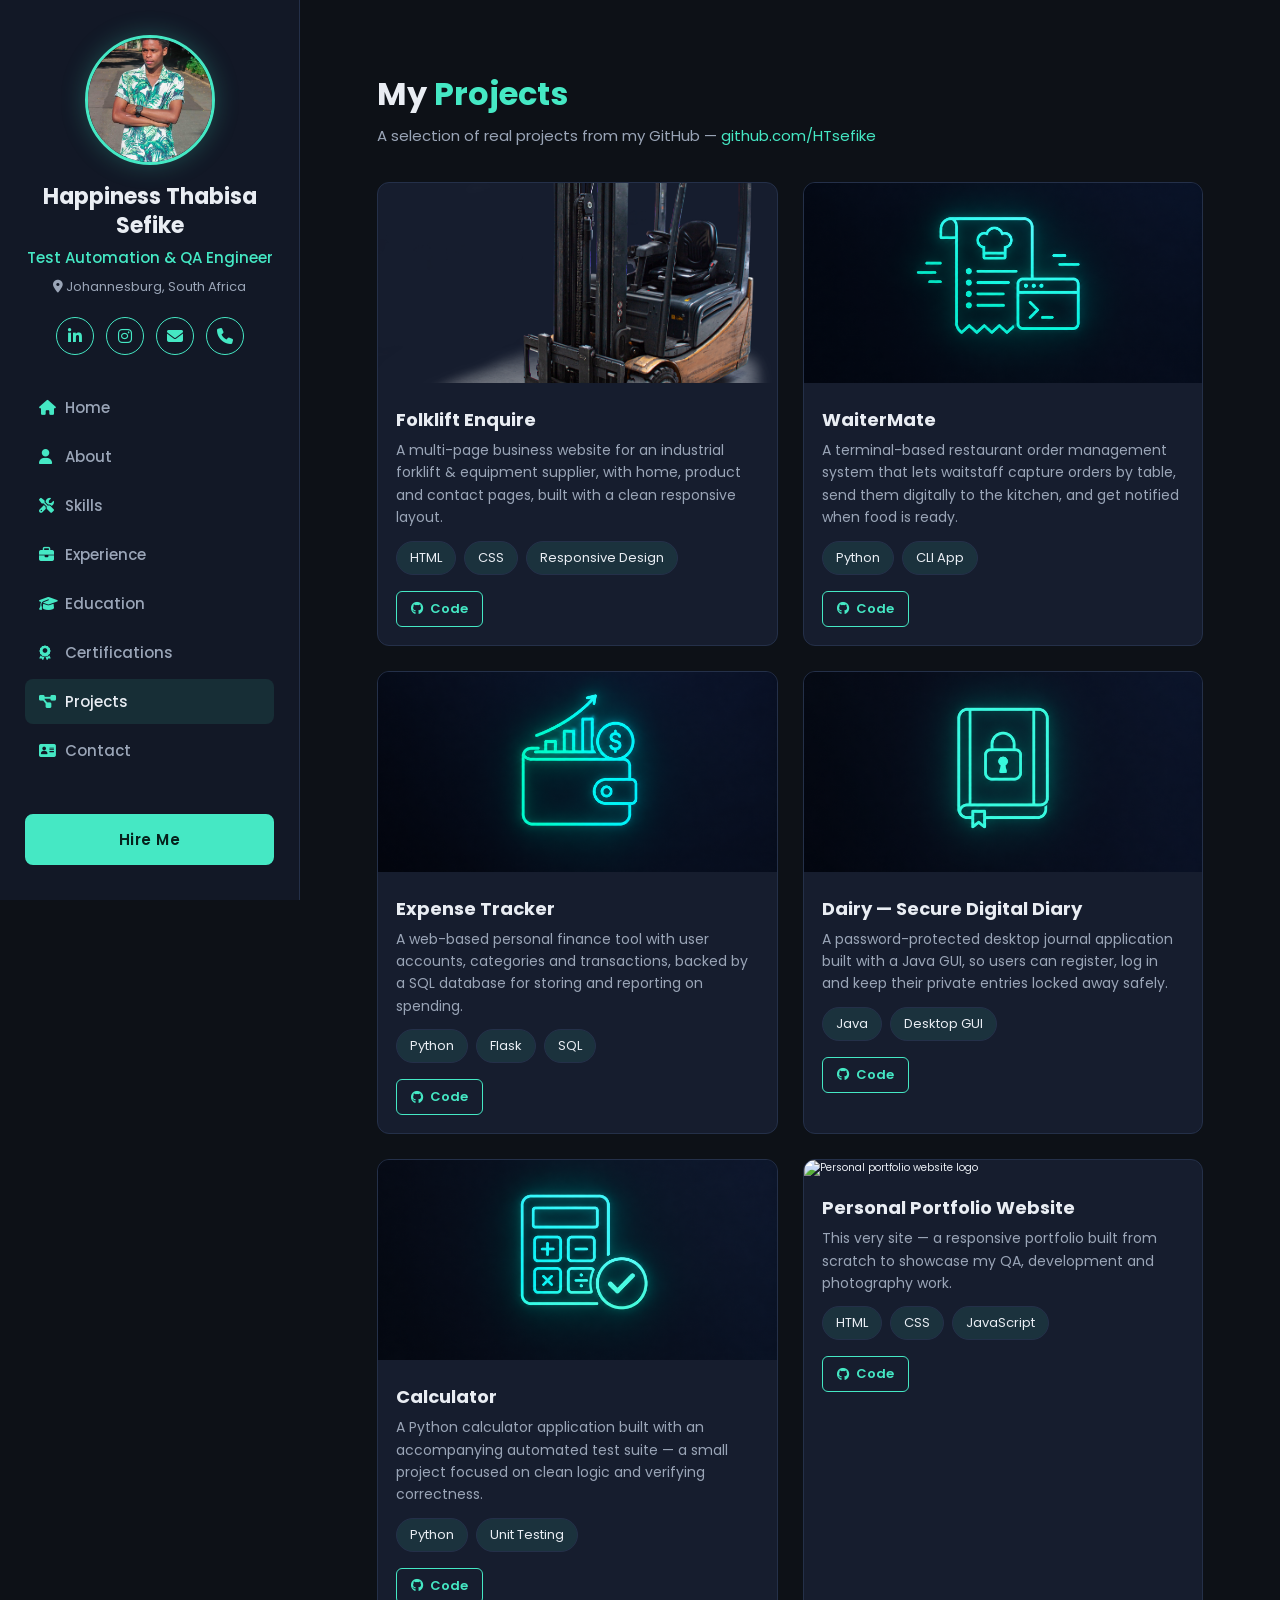
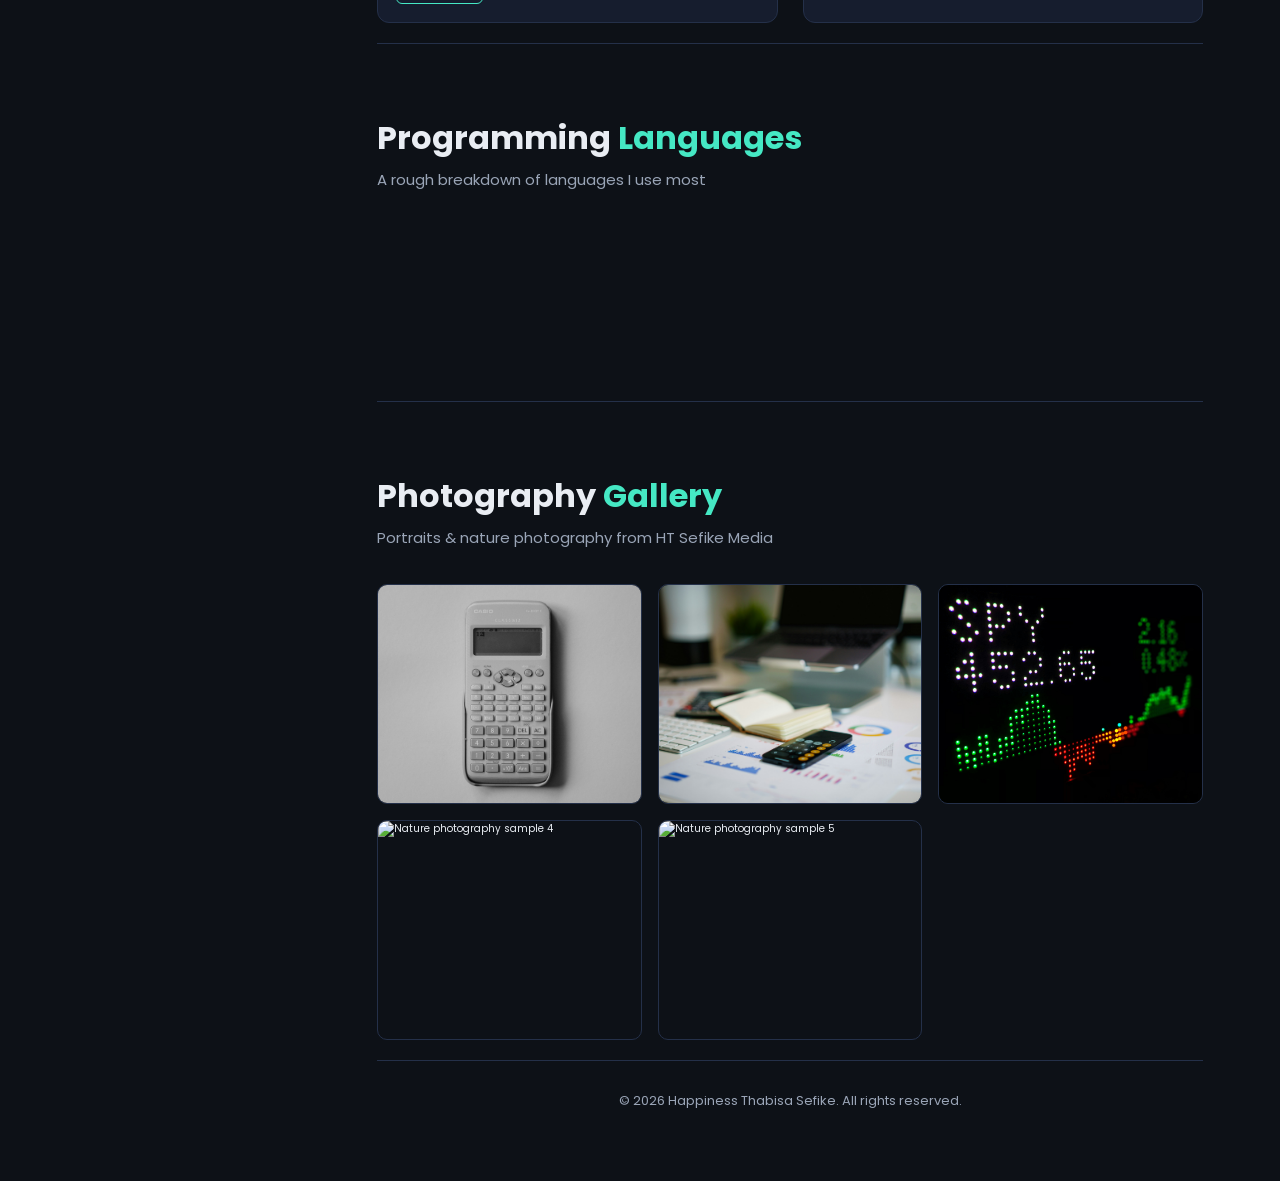
==== commit 5ed4a71e: "Fix mobile nav overlap with off-canvas drawer; add real GitHub projects - Convert sidebar into a fix" ====
--- a/projects.html
+++ b/projects.html
@@ -10,10 +10,16 @@
     <script src="https://cdn.jsdelivr.net/npm/chart.js"></script>
 </head>
 <body>
+    <div class="mobile-topbar">
+        <span class="mobile-logo">Happiness <span>Sefike</span></span>
+        <button class="menu-toggle" id="menuToggle" aria-label="Open menu"><i class="fa-solid fa-bars"></i></button>
+    </div>
+    <div class="sidebar-backdrop" id="sidebarBackdrop"></div>
     <div class="layout">
-        <aside class="sidebar">
-            <button class="menu-toggle" id="menuToggle"><i class="fa-solid fa-bars"></i></button>
-            <div class="profile-photo avatar-initials" aria-hidden="true">HS</div>
+        <aside class="sidebar" id="sidebar">
+            <div class="profile-photo">
+                <img src="IMG-20211229-WA0019.jpg" alt="Happiness Thabisa Sefike">
+            </div>
             <h1>Happiness Thabisa <span>Sefike</span></h1>
             <div class="role">Test Automation &amp; QA Engineer</div>
             <div class="location"><i class="fa-solid fa-location-dot"></i> Johannesburg, South Africa</div>
@@ -42,83 +48,88 @@
         <main class="main-content">
             <section id="projects" style="padding-top: 7rem;">
                 <h2 class="section-title">My <span>Projects</span></h2>
-                <p class="section-subtitle">A selection of things I've built and worked on</p>
+                <p class="section-subtitle">A selection of real projects from my GitHub &mdash; <a href="https://github.com/HTsefike" target="_blank" rel="noopener" style="color: var(--accent);">github.com/HTsefike</a></p>
                 <div class="projects-gallery">
-                    <div class="project">
-                        <img src="projects_pic/expense-tracker-printable.webp" alt="Expense Tracker project">
-                        <div class="project-body">
-                            <h4>Expense Tracker</h4>
-                            <p>A Flask-based personal finance tool for logging day-to-day expenses, categorizing transactions and staying on budget.</p>
-                            <div class="tag-list">
-                                <span class="tag">Python</span>
-                                <span class="tag">SQL</span>
-                                <span class="tag">Data Analysis</span>
-                            </div>
-                            <a href="https://github.com/HTsefike/Expense-tracker" target="_blank" rel="noopener" class="project-link">View on GitHub <i class="fa-brands fa-github"></i></a>
-                        </div>
-                    </div>
-                    <div class="project">
-                        <img src="projects_pic/Math_programming_calc_figure_2_half_column_mobile.jpg" alt="Calculator project">
-                        <div class="project-body">
-                            <h4>Calculator</h4>
-                            <p>A Python command-line calculator built to practice core programming logic and functions, backed by its own test suite.</p>
-                            <div class="tag-list">
-                                <span class="tag">Python</span>
-                                <span class="tag">Problem Solving</span>
-                            </div>
-                            <a href="https://github.com/HTsefike/calculator" target="_blank" rel="noopener" class="project-link">View on GitHub <i class="fa-brands fa-github"></i></a>
-                        </div>
-                    </div>
-                    <div class="project">
-                        <img src="projects_pic/journal-diary-book.jpg" alt="Dairy secret diary app project">
-                        <div class="project-body">
-                            <h4>Dairy &mdash; Secret Diary App</h4>
-                            <p>A password-protected digital diary built in Java, letting users register, lock and securely keep their private entries.</p>
-                            <div class="tag-list">
-                                <span class="tag">Java</span>
-                                <span class="tag">Security</span>
-                            </div>
-                            <a href="https://github.com/HTsefike/Dairy" target="_blank" rel="noopener" class="project-link">View on GitHub <i class="fa-brands fa-github"></i></a>
-                        </div>
-                    </div>
-                    <div class="project">
-                        <img src="projects_pic/waiter-restaurant.jpg" alt="WaiterMate restaurant app project">
-                        <div class="project-body">
-                            <h4>WaiterMate</h4>
-                            <p>A terminal-based app that digitizes restaurant order-taking &mdash; waitstaff send orders straight to the kitchen and get notified when they're ready.</p>
-                            <div class="tag-list">
-                                <span class="tag">Python</span>
-                                <span class="tag">CLI</span>
-                            </div>
-                            <a href="https://github.com/HTsefike/waitermate" target="_blank" rel="noopener" class="project-link">View on GitHub <i class="fa-brands fa-github"></i></a>
-                        </div>
-                    </div>
-                    <div class="project">
-                        <img src="projects_pic/stock-market-chart.png" alt="Stock Tracking project">
-                        <div class="project-body">
-                            <h4>Stock Tracking</h4>
-                            <p>A tool for tracking stock prices and visualizing market movement over time.</p>
-                            <div class="tag-list">
-                                <span class="tag">Data Analysis</span>
-                                <span class="tag">Finance</span>
-                            </div>
-                            <a href="https://github.com/HTsefike/Stock-Tracking" target="_blank" rel="noopener" class="project-link">View on GitHub <i class="fa-brands fa-github"></i></a>
-                        </div>
-                    </div>
-                    <div class="project">
-                        <img src="projects_pic/forklift-warehouse.jpg" alt="Folklift Enquire project">
+
+                    <div class="project">
+                        <img src="projects_pic/fetched/folklift.png" alt="Folklift Enquire business website homepage">
                         <div class="project-body">
                             <h4>Folklift Enquire</h4>
-                            <p>A warehouse/forklift enquiry website front end, built to practice structuring and styling multi-page sites.</p>
+                            <p>A multi-page business website for an industrial forklift &amp; equipment supplier, with home, product and contact pages, built with a clean responsive layout.</p>
                             <div class="tag-list">
                                 <span class="tag">HTML</span>
                                 <span class="tag">CSS</span>
-                            </div>
-                            <a href="https://github.com/HTsefike/Folklift-Enquire" target="_blank" rel="noopener" class="project-link">View on GitHub <i class="fa-brands fa-github"></i></a>
-                        </div>
-                    </div>
-                    <div class="project">
-                        <img src="HTSEFIKE.png" alt="Personal portfolio website">
+                                <span class="tag">Responsive Design</span>
+                            </div>
+                            <div class="project-links">
+                                <a href="https://github.com/HTsefike/Folklift-Enquire" target="_blank" rel="noopener"><i class="fa-brands fa-github"></i> Code</a>
+                            </div>
+                        </div>
+                    </div>
+
+                    <div class="project">
+                        <img src="projects_pic/fetched/waitermate.png" alt="WaiterMate restaurant order app illustration">
+                        <div class="project-body">
+                            <h4>WaiterMate</h4>
+                            <p>A terminal-based restaurant order management system that lets waitstaff capture orders by table, send them digitally to the kitchen, and get notified when food is ready.</p>
+                            <div class="tag-list">
+                                <span class="tag">Python</span>
+                                <span class="tag">CLI App</span>
+                            </div>
+                            <div class="project-links">
+                                <a href="https://github.com/HTsefike/waitermate" target="_blank" rel="noopener"><i class="fa-brands fa-github"></i> Code</a>
+                            </div>
+                        </div>
+                    </div>
+
+                    <div class="project">
+                        <img src="projects_pic/fetched/expense-tracker.png" alt="Expense tracker app illustration">
+                        <div class="project-body">
+                            <h4>Expense Tracker</h4>
+                            <p>A web-based personal finance tool with user accounts, categories and transactions, backed by a SQL database for storing and reporting on spending.</p>
+                            <div class="tag-list">
+                                <span class="tag">Python</span>
+                                <span class="tag">Flask</span>
+                                <span class="tag">SQL</span>
+                            </div>
+                            <div class="project-links">
+                                <a href="https://github.com/HTsefike/Expense-tracker" target="_blank" rel="noopener"><i class="fa-brands fa-github"></i> Code</a>
+                            </div>
+                        </div>
+                    </div>
+
+                    <div class="project">
+                        <img src="projects_pic/fetched/dairy.png" alt="Secure digital diary app illustration">
+                        <div class="project-body">
+                            <h4>Dairy &mdash; Secure Digital Diary</h4>
+                            <p>A password-protected desktop journal application built with a Java GUI, so users can register, log in and keep their private entries locked away safely.</p>
+                            <div class="tag-list">
+                                <span class="tag">Java</span>
+                                <span class="tag">Desktop GUI</span>
+                            </div>
+                            <div class="project-links">
+                                <a href="https://github.com/HTsefike/Dairy" target="_blank" rel="noopener"><i class="fa-brands fa-github"></i> Code</a>
+                            </div>
+                        </div>
+                    </div>
+
+                    <div class="project">
+                        <img src="projects_pic/fetched/calculator.png" alt="Python calculator app illustration">
+                        <div class="project-body">
+                            <h4>Calculator</h4>
+                            <p>A Python calculator application built with an accompanying automated test suite &mdash; a small project focused on clean logic and verifying correctness.</p>
+                            <div class="tag-list">
+                                <span class="tag">Python</span>
+                                <span class="tag">Unit Testing</span>
+                            </div>
+                            <div class="project-links">
+                                <a href="https://github.com/HTsefike/calculator" target="_blank" rel="noopener"><i class="fa-brands fa-github"></i> Code</a>
+                            </div>
+                        </div>
+                    </div>
+
+                    <div class="project">
+                        <img src="HTSEFIKE.png" alt="Personal portfolio website logo">
                         <div class="project-body">
                             <h4>Personal Portfolio Website</h4>
                             <p>This very site &mdash; a responsive portfolio built from scratch to showcase my QA, development and photography work.</p>
@@ -127,9 +138,12 @@
                                 <span class="tag">CSS</span>
                                 <span class="tag">JavaScript</span>
                             </div>
-                            <a href="https://github.com/HTsefike/tracker" target="_blank" rel="noopener" class="project-link">View on GitHub <i class="fa-brands fa-github"></i></a>
-                        </div>
-                    </div>
+                            <div class="project-links">
+                                <a href="https://github.com/HTsefike/portfolio-" target="_blank" rel="noopener"><i class="fa-brands fa-github"></i> Code</a>
+                            </div>
+                        </div>
+                    </div>
+
                 </div>
             </section>
 
@@ -157,10 +171,28 @@
 
     <script>
         const menuToggle = document.getElementById('menuToggle');
-        const sideNav = document.getElementById('sideNav');
+        const sidebar = document.getElementById('sidebar');
+        const backdrop = document.getElementById('sidebarBackdrop');
+
+        function openSidebar() {
+            sidebar.classList.add('open');
+            backdrop.classList.add('open');
+        }
+        function closeSidebar() {
+            sidebar.classList.remove('open');
+            backdrop.classList.remove('open');
+        }
         if (menuToggle) {
-            menuToggle.addEventListener('click', () => sideNav.classList.toggle('open'));
-        }
+            menuToggle.addEventListener('click', () => {
+                sidebar.classList.contains('open') ? closeSidebar() : openSidebar();
+            });
+        }
+        if (backdrop) {
+            backdrop.addEventListener('click', closeSidebar);
+        }
+        document.querySelectorAll('.side-nav a').forEach(link => {
+            link.addEventListener('click', closeSidebar);
+        });
 
         const ctx = document.getElementById('languageChart').getContext('2d');
         new Chart(ctx, {
--- a/style.css
+++ b/style.css
@@ -56,10 +56,28 @@
     flex-direction: column;
     align-items: center;
     text-align: center;
-    z-index: 200;
-}
-
+    z-index: 300;
+    transition: transform 0.35s ease;
+}
+
+/* Mobile top bar + off-canvas drawer controls (hidden on desktop) */
+.mobile-topbar{
+    display: none;
+}
 .menu-toggle{
+    display: none;
+    background: none;
+    border: 1px solid var(--accent);
+    color: var(--accent);
+    font-size: 1.8rem;
+    width: 4rem;
+    height: 4rem;
+    border-radius: 0.6rem;
+    cursor: pointer;
+    align-items: center;
+    justify-content: center;
+}
+.sidebar-backdrop{
     display: none;
 }
 
@@ -77,16 +95,6 @@
     height: 100%;
     object-fit: cover;
 }
-.profile-photo.avatar-initials{
-    display: flex;
-    align-items: center;
-    justify-content: center;
-    background: linear-gradient(145deg, rgba(69, 232, 196, 0.18), rgba(69, 232, 196, 0.04));
-    font-size: 4.4rem;
-    font-weight: 700;
-    color: var(--accent);
-    letter-spacing: 0.1rem;
-}
 
 .sidebar h1{
     font-size: 2.2rem;
@@ -194,45 +202,50 @@
 /* ---------- Home / Hero ---------- */
 .home{
     display: flex;
-    flex-direction: column;
-    justify-content: center;
+    align-items: center;
     min-height: 100vh;
     padding-top: 4rem;
-    max-width: none;
 }
 .home-inner{
     display: flex;
     align-items: center;
     justify-content: space-between;
-    gap: 5rem;
-}
-.home-text{ flex: 1 1 50rem; max-width: 68rem; }
-
+    gap: 4rem;
+    width: 100%;
+}
+.home-text{
+    flex: 1 1 50rem;
+    min-width: 0;
+}
 .home-photo{
+    flex: 0 0 auto;
     position: relative;
-    flex: 0 0 auto;
-    width: 30rem;
-    height: 36rem;
-    display: flex;
-    align-items: center;
-    justify-content: center;
-}
-.home-photo-glow{
+    width: 32rem;
+    height: 32rem;
+}
+.home-photo::before{
+    content: "";
     position: absolute;
-    inset: -4rem;
-    background: radial-gradient(circle, rgba(69, 232, 196, 0.35), rgba(69, 232, 196, 0.05) 60%, transparent 75%);
-    filter: blur(10px);
+    inset: -2.5rem;
+    background: radial-gradient(circle, rgba(69,232,196,0.25) 0%, rgba(69,232,196,0) 70%);
+    border-radius: 50%;
     z-index: 0;
 }
+.home-photo .photo-frame{
+    position: relative;
+    width: 100%;
+    height: 100%;
+    border-radius: 48% 52% 55% 45% / 45% 48% 52% 55%;
+    overflow: hidden;
+    border: 3px solid var(--accent);
+    box-shadow: 0 0 45px rgba(69, 232, 196, 0.3), inset 0 0 30px rgba(69, 232, 196, 0.1);
+    z-index: 1;
+}
 .home-photo img{
-    position: relative;
-    z-index: 1;
     width: 100%;
     height: 100%;
     object-fit: cover;
-    border-radius: 1.6rem;
-    border: 3px solid var(--accent);
-    box-shadow: 0 20px 50px rgba(0, 0, 0, 0.45), 0 0 35px rgba(69, 232, 196, 0.25);
+    display: block;
 }
 .home .eyebrow{
     font-size: 1.6rem;
@@ -506,17 +519,27 @@
 .project h4{ font-size: 1.8rem; margin-bottom: 0.6rem; }
 .project p{ font-size: 1.4rem; color: var(--text-muted); line-height: 1.6; }
 .project .tag-list{ margin-top: 1.2rem; }
-.project-link{
-    display: inline-flex;
-    align-items: center;
-    gap: 0.6rem;
-    margin-top: 1.4rem;
+.project .project-links{
+    margin-top: 1.6rem;
+    display: flex;
+    gap: 1rem;
+}
+.project .project-links a{
     font-size: 1.3rem;
     font-weight: 600;
     color: var(--accent);
+    border: 1px solid var(--accent);
+    padding: 0.7rem 1.4rem;
+    border-radius: 0.6rem;
+    display: inline-flex;
+    align-items: center;
+    gap: 0.6rem;
     transition: 0.25s ease;
 }
-.project-link:hover{ color: var(--text); transform: translateX(3px); }
+.project .project-links a:hover{
+    background: var(--accent);
+    color: #06211c;
+}
 
 .gallery{
     display: grid;
@@ -538,50 +561,73 @@
 
 /* ---------- Responsive ---------- */
 @media(max-width: 900px){
+    .mobile-topbar{
+        display: flex;
+        align-items: center;
+        justify-content: space-between;
+        position: fixed;
+        top: 0;
+        left: 0;
+        width: 100%;
+        height: 7rem;
+        padding: 0 2rem;
+        background: var(--bg-alt);
+        border-bottom: 1px solid var(--border);
+        z-index: 250;
+    }
+    .mobile-topbar .mobile-logo{
+        font-size: 1.7rem;
+        font-weight: 700;
+        color: var(--text);
+    }
+    .mobile-topbar .mobile-logo span{ color: var(--accent); }
+    .menu-toggle{
+        display: inline-flex;
+    }
+
     .sidebar{
-        position: relative;
-        width: 100%;
-        height: auto;
-        flex-direction: row;
-        flex-wrap: wrap;
-        justify-content: space-between;
-        text-align: left;
-        padding: 2rem;
-    }
+        width: 82%;
+        max-width: 320px;
+        transform: translateX(-100%);
+        box-shadow: 0 0 40px rgba(0,0,0,0.5);
+    }
+    .sidebar.open{
+        transform: translateX(0);
+    }
+
+    .sidebar-backdrop{
+        display: block;
+        position: fixed;
+        inset: 0;
+        background: rgba(0,0,0,0.6);
+        z-index: 250;
+        opacity: 0;
+        pointer-events: none;
+        transition: opacity 0.35s ease;
+    }
+    .sidebar-backdrop.open{
+        opacity: 1;
+        pointer-events: auto;
+    }
+
     nav.side-nav{
-        display: none;
-    }
-    nav.side-nav.open{
         display: block;
     }
-    .menu-toggle{
-        display: block;
-        position: absolute;
-        top: 2rem;
-        right: 2rem;
-        background: none;
-        border: 1px solid var(--accent);
-        color: var(--accent);
-        font-size: 1.8rem;
-        padding: 0.6rem 1rem;
-        border-radius: 0.6rem;
-        cursor: pointer;
-    }
+
     .main-content{
         margin-left: 0;
         width: 100%;
-        padding: 0 5% 5rem;
-    }
-    .home h1{ font-size: 3.6rem; }
+        padding: 9rem 6% 5rem;
+    }
+
+    .home{ min-height: auto; padding-top: 2rem; }
     .home-inner{
         flex-direction: column-reverse;
+        text-align: center;
         gap: 3rem;
-        text-align: center;
-    }
-    .home-text{ max-width: 100%; }
+    }
+    .home-text{ flex-basis: auto; }
+    .home-photo{ width: 22rem; height: 22rem; }
+    .home h1{ font-size: 3.6rem; }
     .cta-group{ justify-content: center; }
-    .home-photo{
-        width: 22rem;
-        height: 26rem;
-    }
-}
+}
